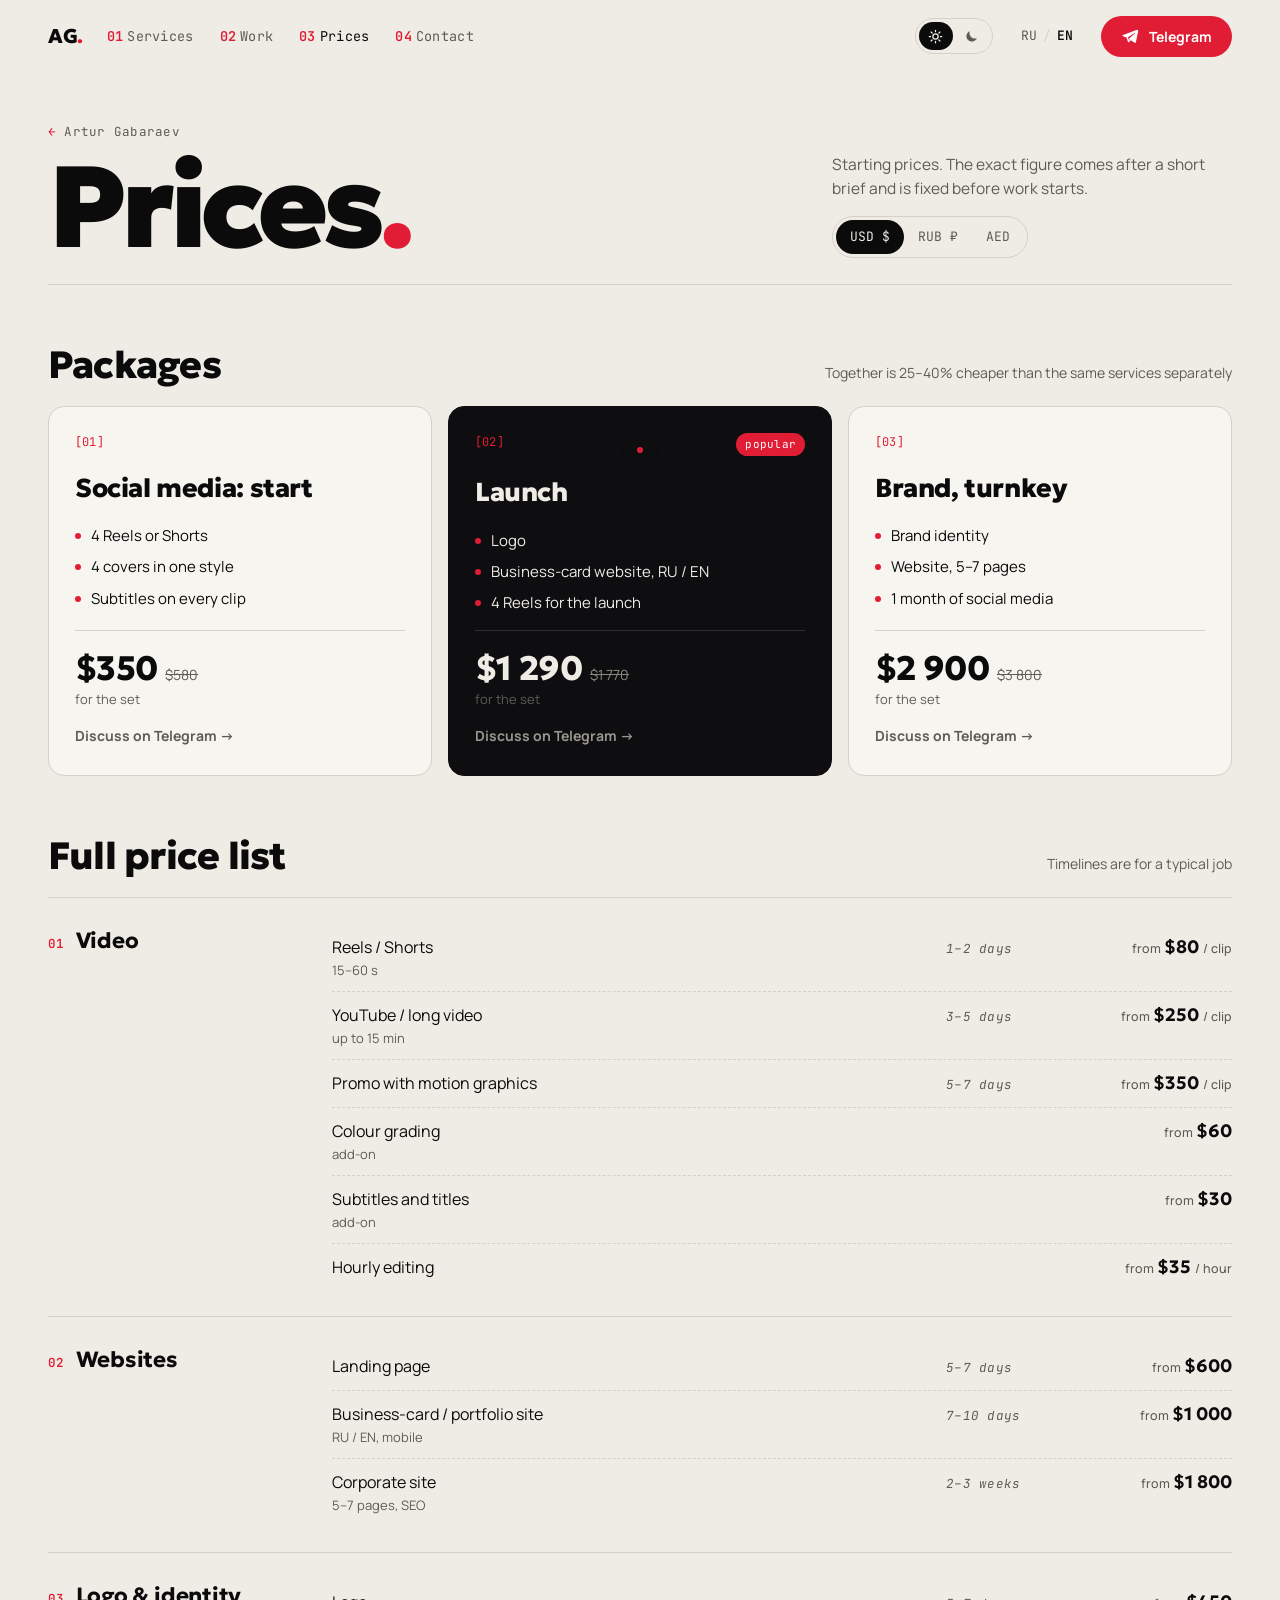
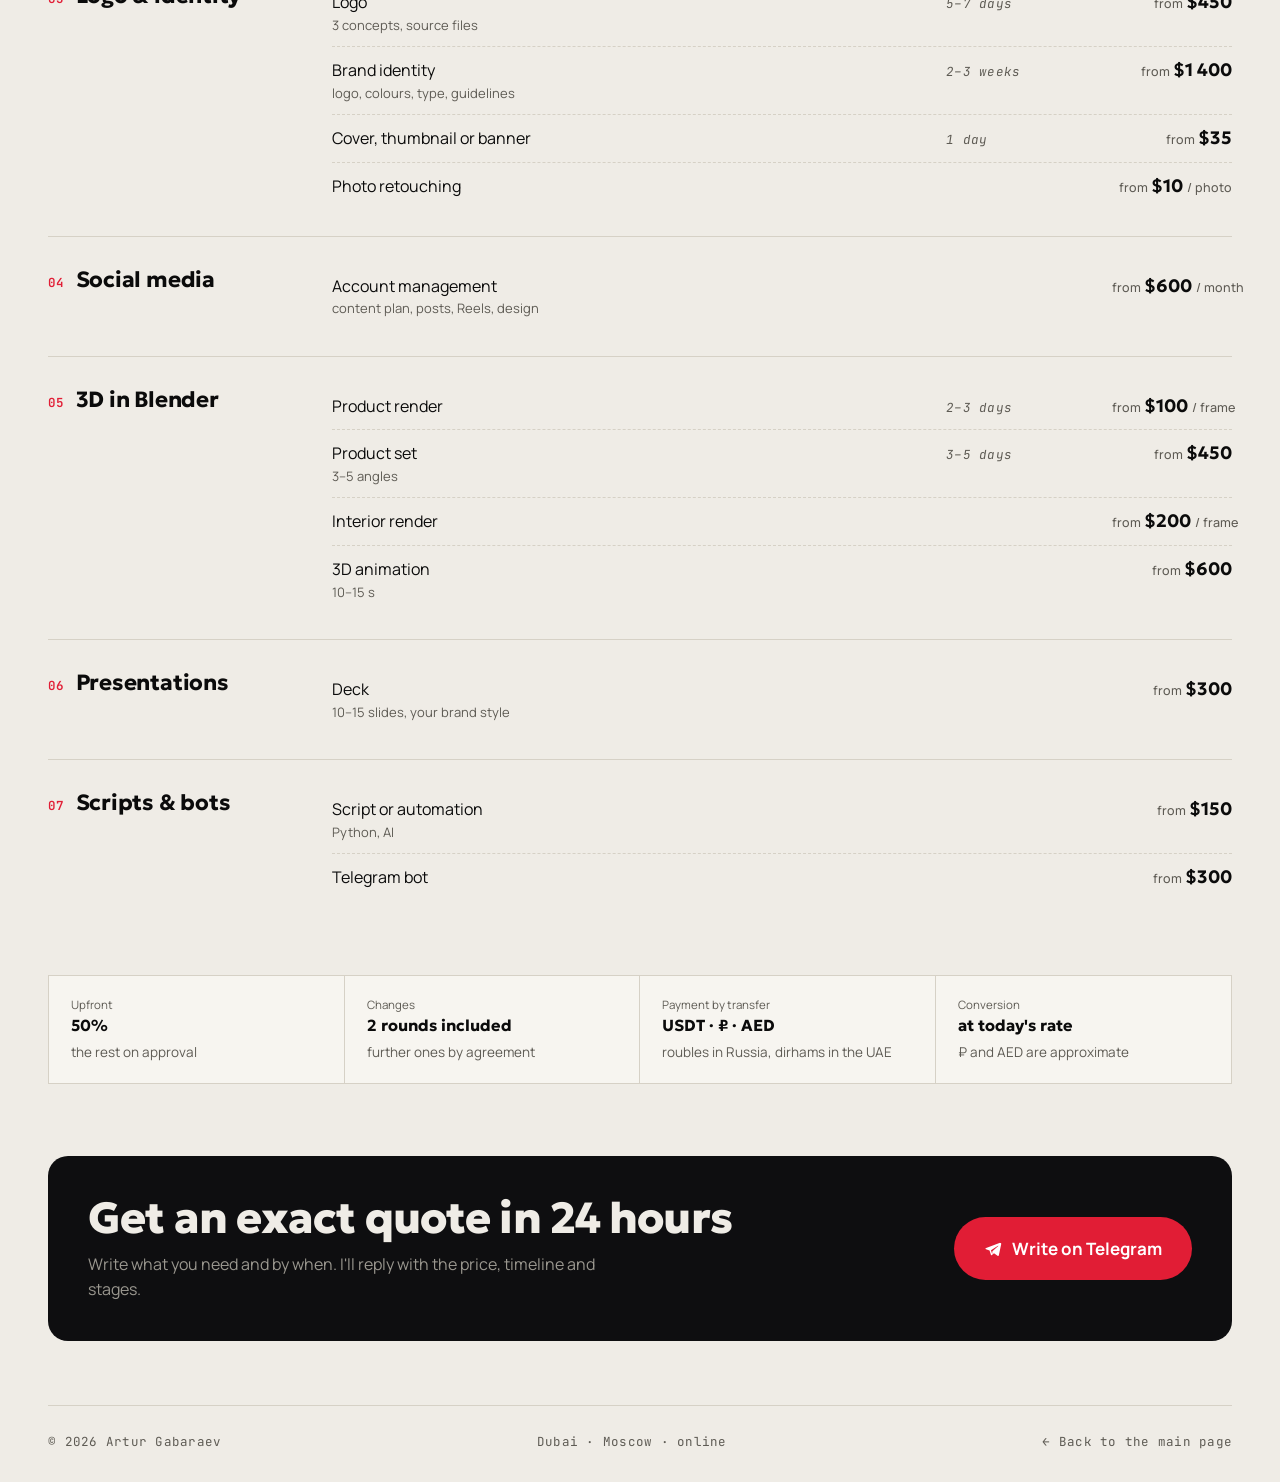
==== price.html @ db5e9b3d "New design: light/dark theme, price page, work examples, Telegram prefilled messages Co-Authored-By:" ====
<!doctype html>
<html lang="ru">
<head>
<meta charset="utf-8">
<meta name="viewport" content="width=device-width, initial-scale=1, viewport-fit=cover">
<title>Цены — Артур Габараев</title>
<meta name="description" content="Цены Артура Габараева: монтаж, сайты, логотипы, 3D, презентации, соцсети и боты. В долларах и рублях, пакеты со скидкой.">
<meta property="og:type" content="website">
<meta property="og:title" content="Цены — Артур Габараев">
<meta property="og:description" content="Монтаж от $80, сайт-визитка от $1 000, логотип от $450. Пакеты со скидкой около 25%.">
<meta property="og:image" content="https://turelat.github.io/assets/og.jpg">
<meta property="og:image:width" content="1200">
<meta property="og:image:height" content="630">
<meta name="twitter:card" content="summary_large_image">
<meta name="twitter:image" content="https://turelat.github.io/assets/og.jpg">
<link rel="preconnect" href="https://fonts.googleapis.com">
<link rel="preconnect" href="https://fonts.gstatic.com" crossorigin>
<link rel="stylesheet" href="https://fonts.googleapis.com/css2?family=Geologica:wght@300..900&family=JetBrains+Mono:wght@400;600&family=Manrope:wght@400..800&display=swap">
<link rel="stylesheet" href="assets/ag.css">
</head>
<body>
<script>try { var t = localStorage.getItem('ag-theme'); if (t === 'dark' || t === 'light') document.documentElement.dataset.theme = t; } catch (e) {} document.documentElement.dataset.titleRu = 'Цены — Артур Габараев'; document.documentElement.dataset.titleEn = 'Prices — Artur Gabaraev';</script>
<style>
.top { padding-top: calc(118px + env(safe-area-inset-top, 0px)); display: grid; grid-template-columns: minmax(0, 1fr) auto; gap: 32px; align-items: end; padding-bottom: 26px; border-bottom: 1px solid var(--line); }
.top .tag { font-size: 12.5px; color: var(--mut); }
.top .tag b { color: var(--red); font-weight: 600; margin-right: 8px; }
.top h1 { margin-top: 14px; font: 900 clamp(56px, 9vw, 132px)/.88 Geologica, sans-serif; letter-spacing: -.045em; }
.top h1 i { color: var(--red); font-style: normal; }
.top p { max-width: 400px; color: var(--mut); font-size: 15.5px; }
.cur-sw { display: inline-flex; margin-top: 16px; padding: 3px; border-radius: 99px; border: 1px solid var(--line); font-size: 13px; }
.cur-sw button { padding: 7px 14px; border-radius: 99px; color: var(--mut); transition: background-color .3s, color .3s; }
.cur-sw button[aria-pressed="true"] { background: var(--fg); color: var(--bg); }
@media (max-width: 760px) { .top { grid-template-columns: 1fr; } }

/* packages */
.h3row { display: flex; justify-content: space-between; align-items: baseline; gap: 16px; margin: 56px 0 18px; flex-wrap: wrap; }
.h3row h2 { font: 800 clamp(26px, 3vw, 38px) Geologica, sans-serif; letter-spacing: -.02em; }
.h3row span { color: var(--mut); font-size: 14px; }
.packs { display: grid; grid-template-columns: repeat(3, minmax(0, 1fr)); gap: 16px; }
.pack { border: 1px solid var(--line); border-radius: 16px; background: var(--cell); padding: 26px 26px 28px; display: flex; flex-direction: column; gap: 16px; position: relative; min-width: 0; }
.pack.hit { background: var(--stage); color: var(--stage-fg); border-color: var(--stage); }
.pack.hit .mut { color: #9A978F; }
:root[data-theme="dark"] .pack.hit { border-color: var(--red); }
@media (prefers-color-scheme: dark) { :root:not([data-theme="light"]) .pack.hit { border-color: var(--red); } }
.pack .n { font-size: 12px; color: var(--red); display: flex; justify-content: space-between; }
.pack .n em { font-style: normal; background: var(--red); color: var(--on-red); padding: 3px 9px; border-radius: 99px; font-size: 11px; }
.pack h3 { font-size: 26px; font-weight: 800; letter-spacing: -.015em; }
.pack ul { display: flex; flex-direction: column; gap: 8px; font-size: 15px; }
.pack li { display: flex; gap: 10px; }
.pack li::before { content: ''; flex: none; width: 6px; height: 6px; margin-top: 9px; border-radius: 50%; background: var(--red); }
.pack .price { margin-top: auto; padding-top: 16px; border-top: 1px solid var(--line); }
.pack.hit .price { border-top-color: #2C2C31; }
.pack .price b { font: 800 34px Geologica, sans-serif; letter-spacing: -.02em; }
.pack .price s { color: var(--mut); font-size: 14px; margin-left: 8px; }
.pack.hit .price s { color: #8A877F; }
.pack .price small { display: block; font-size: 13px; color: var(--mut); }
.mut { color: var(--mut); }
.pack .ask { font-weight: 700; font-size: 14px; color: var(--mut); transition: color .25s; }
.pack .ask:hover { color: var(--red); }
.pack.hit .ask { color: #9A978F; }
.pack.hit .ask:hover { color: #ff3b4e; }
@media (max-width: 960px) { .packs { grid-template-columns: 1fr; } }

/* list */
.cat { display: grid; grid-template-columns: 260px minmax(0, 1fr); gap: 24px; border-top: 1px solid var(--line); padding: 26px 0; }
.cat:last-of-type { border-bottom: 1px solid var(--line); }
.cat h3 { font-size: 22px; font-weight: 700; letter-spacing: -.01em; display: flex; gap: 12px; align-items: baseline; }
.cat h3 b { font: 600 12.5px 'JetBrains Mono', monospace; color: var(--red); }
.rows { display: flex; flex-direction: column; }
.r { display: grid; grid-template-columns: minmax(0, 1fr) 150px 120px; gap: 16px; align-items: baseline; padding: 11px 0; border-bottom: 1px dashed var(--line); }
.r:last-child { border-bottom: 0; }
.r span { font-size: 16px; }
.r span small { display: block; color: var(--mut); font-size: 13px; }
.r .t { font-size: 12.5px; color: var(--mut); }
.r .p { text-align: right; font: 700 18px Geologica, sans-serif; white-space: nowrap; }
.r .p small { font: 500 12.5px Manrope, sans-serif; color: var(--mut); }
@media (max-width: 860px) { .cat { grid-template-columns: 1fr; gap: 10px; } }
@media (max-width: 560px) { .r { grid-template-columns: minmax(0, 1fr) auto; } .r .t { grid-column: 1; grid-row: 2; } .r .p { grid-row: 1 / 3; grid-column: 2; } }

.notes { display: grid; grid-template-columns: repeat(4, minmax(0, 1fr)); border: 1px solid var(--line); margin-top: 48px; background: var(--cell); }
.notes div { padding: 20px 22px; border-right: 1px solid var(--line); min-width: 0; }
.notes div:last-child { border-right: 0; }
.notes small { display: block; font-size: 11.5px; color: var(--mut); }
.notes b { font: 700 16px Geologica, sans-serif; }
.notes p { font-size: 13.5px; color: var(--mut); margin-top: 4px; }
@media (max-width: 860px) { .notes { grid-template-columns: 1fr 1fr; } .notes div:nth-child(2) { border-right: 0; } .notes div:nth-child(-n+2) { border-bottom: 1px solid var(--line); } }
@media (max-width: 480px) { .notes { grid-template-columns: 1fr; } .notes div { border-right: 0 !important; border-bottom: 1px solid var(--line); } .notes div:last-child { border-bottom: 0; } }

.cta { margin-top: 72px; display: grid; grid-template-columns: minmax(0, 1fr) auto; gap: 32px; align-items: center; padding: 40px; border-radius: 20px; background: var(--stage); color: var(--stage-fg); }
.cta h2 { font: 800 clamp(28px, 3.4vw, 46px)/1.05 Geologica, sans-serif; letter-spacing: -.02em; }
.cta p { margin-top: 10px; color: #9A978F; max-width: 560px; }
.cta .pill { padding: 20px 30px; font-size: 17px; }
@media (max-width: 760px) { .cta { grid-template-columns: 1fr; padding: 28px 22px; } }
</style>

<header class="nav">
  <div class="wrap">
    <a class="logo" href="index.html" data-page="index.html" aria-label="На главную" data-en-label="Home">AG<i>.</i></a>
    <nav class="links mono" aria-label="Разделы" data-en-label="Sections">
      <a href="index.html#services"><b>01</b><span data-scramble data-en="Services">Услуги</span></a>
      <a href="index.html#works"><b>02</b><span data-scramble data-en="Work">Работы</span></a>
      <a href="#top" aria-current="page"><b>03</b><span data-scramble data-en="Prices">Цены</span></a>
      <a href="index.html#contact"><b>04</b><span data-scramble data-en="Contact">Контакты</span></a>
    </nav>
    <span class="sp"></span>
    <div class="theme" role="group" aria-label="Тема" data-en-label="Theme">
      <button type="button" data-theme-set="light" aria-label="Светлая тема" data-en-label="Light theme"><svg viewBox="0 0 24 24" fill="none" stroke="currentColor" stroke-width="2" stroke-linecap="round"><circle cx="12" cy="12" r="4.2"/><path d="M12 2v2.2M12 19.8V22M4.9 4.9l1.6 1.6M17.5 17.5l1.6 1.6M2 12h2.2M19.8 12H22M4.9 19.1l1.6-1.6M17.5 6.5l1.6-1.6"/></svg></button>
      <button type="button" data-theme-set="dark" aria-label="Тёмная тема" data-en-label="Dark theme"><svg viewBox="0 0 24 24" fill="currentColor"><path d="M20.5 14.6A8.6 8.6 0 0 1 9.4 3.5a8.6 8.6 0 1 0 11.1 11.1Z"/></svg></button>
    </div>
    <div class="lang mono"><button type="button" data-lang-set="ru">RU</button><span>/</span><button type="button" data-lang-set="en">EN</button></div>
    <a class="pill tg magnetic" href="https://t.me/turelat" data-tg target="_blank" rel="noopener" data-mag=".5"><svg viewBox="0 0 24 24" fill="currentColor"><path d="M21.4 3.6 2.9 10.8c-1.3.5-1.2 1.3-.2 1.6l4.7 1.5 1.8 5.6c.2.6.4.8.9.8.4 0 .6-.2.9-.5l2.3-2.2 4.8 3.5c.9.5 1.5.2 1.7-.8l3.1-14.7c.3-1.3-.5-1.9-1.5-1.5ZM9.3 13.6l9.3-5.9c.4-.3.8-.1.5.2l-7.9 7.2-.3 3.4-1.6-4.9Z"/></svg>Telegram</a>
    <button class="burger" id="burger" type="button" aria-expanded="false" aria-controls="mmenu" aria-label="Меню" data-en-label="Menu"><span></span><span></span></button>
  </div>
</header>

<div class="mmenu" id="mmenu" hidden>
  <a class="big" href="index.html#services"><b>01</b><span data-en="Services">Услуги</span></a>
  <a class="big" href="index.html#works"><b>02</b><span data-en="Work">Работы</span></a>
  <a class="big" href="#top"><b>03</b><span data-en="Prices">Цены</span></a>
  <a class="big" href="index.html#contact"><b>04</b><span data-en="Contact">Контакты</span></a>
  <div class="row">
    <a class="pill tg" href="https://t.me/turelat" data-tg target="_blank" rel="noopener">Telegram</a>
    <div class="lang mono"><button type="button" data-lang-set="ru">RU</button><span>/</span><button type="button" data-lang-set="en">EN</button></div>
  </div>
</div>

<main id="top" class="wrap">
  <section class="top">
    <div>
      <a class="tag mono" href="index.html" data-page="index.html"><b>←</b><span data-en="Artur Gabaraev">Артур Габараев</span></a>
      <h1 data-en="Prices<i>.</i>">Цены<i>.</i></h1>
    </div>
    <div>
      <p data-en="Starting prices. The exact figure comes after a short brief and is fixed before work starts.">Цены «от». Точную сумму назову после короткого брифа и зафиксирую до начала работы.</p>
      <div class="cur-sw mono" role="group" aria-label="Валюта" data-en-label="Currency">
        <button type="button" data-cur="usd" aria-pressed="true">USD $</button><button type="button" data-cur="rub" aria-pressed="false">RUB ₽</button><button type="button" data-cur="aed" aria-pressed="false">AED</button>
      </div>
    </div>
  </section>

  <div class="h3row"><h2 data-en="Packages">Пакеты</h2><span data-en="Together is 25–40% cheaper than the same services separately">Вместе — на 25–40% дешевле, чем те же услуги по отдельности</span></div>
  <div class="packs">
    <article class="pack rv" style="--d:0">
      <span class="n mono">[01]</span>
      <h3 data-en="Social media: start">Соцсети: старт</h3>
      <ul><li data-en="4 Reels or Shorts">4 Reels или Shorts</li><li data-en="4 covers in one style">4 обложки в одном стиле</li><li data-en="Subtitles on every clip">Субтитры на каждом ролике</li></ul>
      <div class="price"><b data-usd="350">$350</b><s data-usd="580">$580</s><small class="mut" data-en="for the set">за комплект</small></div>
      <a class="ask" href="https://t.me/turelat" data-tg data-tg-ru="Здравствуйте, Артур! Интересует пакет «Соцсети: старт»." data-tg-en="Hello Artur! I'm interested in the “Social media: start” package." target="_blank" rel="noopener"><span data-en="Discuss on Telegram">Обсудить в Telegram</span> →</a>
    </article>
    <article class="pack hit rv" style="--d:1">
      <span class="n mono">[02]<em data-en="popular">популярный</em></span>
      <h3 data-en="Launch">Запуск</h3>
      <ul><li data-en="Logo">Логотип</li><li data-en="Business-card website, RU / EN">Сайт-визитка, RU / EN</li><li data-en="4 Reels for the launch">4 Reels к запуску</li></ul>
      <div class="price"><b data-usd="1290">$1 290</b><s data-usd="1770">$1 770</s><small data-en="for the set">за комплект</small></div>
      <a class="ask" href="https://t.me/turelat" data-tg data-tg-ru="Здравствуйте, Артур! Интересует пакет «Запуск»." data-tg-en="Hello Artur! I'm interested in the “Launch” package." target="_blank" rel="noopener"><span data-en="Discuss on Telegram">Обсудить в Telegram</span> →</a>
    </article>
    <article class="pack rv" style="--d:2">
      <span class="n mono">[03]</span>
      <h3 data-en="Brand, turnkey">Бренд под ключ</h3>
      <ul><li data-en="Brand identity">Айдентика</li><li data-en="Website, 5–7 pages">Сайт на 5–7 страниц</li><li data-en="1 month of social media">1 месяц ведения соцсетей</li></ul>
      <div class="price"><b data-usd="2900">$2 900</b><s data-usd="3800">$3 800</s><small class="mut" data-en="for the set">за комплект</small></div>
      <a class="ask" href="https://t.me/turelat" data-tg data-tg-ru="Здравствуйте, Артур! Интересует пакет «Бренд под ключ»." data-tg-en="Hello Artur! I'm interested in the “Brand, turnkey” package." target="_blank" rel="noopener"><span data-en="Discuss on Telegram">Обсудить в Telegram</span> →</a>
    </article>
  </div>

  <div class="h3row"><h2 data-en="Full price list">Полный прайс</h2><span data-en="Timelines are for a typical job">Сроки — для типовой задачи</span></div>

  <div class="cat rv"><h3><b>01</b><span data-en="Video">Видео</span></h3><div class="rows">
    <div class="r"><span data-en="Reels / Shorts<small>15–60 s</small>">Reels / Shorts<small>15–60 сек</small></span><em class="t mono" data-en="1–2 days">1–2 дня</em><b class="p" data-usd="80" data-unit="clip"></b></div>
    <div class="r"><span data-en="YouTube / long video<small>up to 15 min</small>">YouTube / длинный ролик<small>до 15 мин</small></span><em class="t mono" data-en="3–5 days">3–5 дней</em><b class="p" data-usd="250" data-unit="clip"></b></div>
    <div class="r"><span data-en="Promo with motion graphics">Промо с моушен-графикой</span><em class="t mono" data-en="5–7 days">5–7 дней</em><b class="p" data-usd="350" data-unit="clip"></b></div>
    <div class="r"><span data-en="Colour grading<small>add-on</small>">Цветокоррекция<small>к ролику</small></span><em class="t mono"></em><b class="p" data-usd="60"></b></div>
    <div class="r"><span data-en="Subtitles and titles<small>add-on</small>">Субтитры и титры<small>к ролику</small></span><em class="t mono"></em><b class="p" data-usd="30"></b></div>
    <div class="r"><span data-en="Hourly editing">Почасовой монтаж</span><em class="t mono"></em><b class="p" data-usd="35" data-unit="hour"></b></div>
  </div></div>

  <div class="cat rv"><h3><b>02</b><span data-en="Websites">Сайты</span></h3><div class="rows">
    <div class="r"><span data-en="Landing page">Лендинг</span><em class="t mono" data-en="5–7 days">5–7 дней</em><b class="p" data-usd="600"></b></div>
    <div class="r"><span data-en="Business-card / portfolio site<small>RU / EN, mobile</small>">Сайт-визитка / портфолио<small>RU / EN, адаптив</small></span><em class="t mono" data-en="7–10 days">7–10 дней</em><b class="p" data-usd="1000"></b></div>
    <div class="r"><span data-en="Corporate site<small>5–7 pages, SEO</small>">Корпоративный сайт<small>5–7 страниц, SEO</small></span><em class="t mono" data-en="2–3 weeks">2–3 недели</em><b class="p" data-usd="1800"></b></div>
  </div></div>

  <div class="cat rv"><h3><b>03</b><span data-en="Logo &amp; identity">Логотип и айдентика</span></h3><div class="rows">
    <div class="r"><span data-en="Logo<small>3 concepts, source files</small>">Логотип<small>3 концепции, исходники</small></span><em class="t mono" data-en="5–7 days">5–7 дней</em><b class="p" data-usd="450"></b></div>
    <div class="r"><span data-en="Brand identity<small>logo, colours, type, guidelines</small>">Айдентика<small>логотип, цвета, шрифты, гайдлайн</small></span><em class="t mono" data-en="2–3 weeks">2–3 недели</em><b class="p" data-usd="1400"></b></div>
    <div class="r"><span data-en="Cover, thumbnail or banner">Обложка, превью или баннер</span><em class="t mono" data-en="1 day">1 день</em><b class="p" data-usd="35"></b></div>
    <div class="r"><span data-en="Photo retouching">Ретушь фото</span><em class="t mono"></em><b class="p" data-usd="10" data-unit="photo"></b></div>
  </div></div>

  <div class="cat rv"><h3><b>04</b><span data-en="Social media">Соцсети</span></h3><div class="rows">
    <div class="r"><span data-en="Account management<small>content plan, posts, Reels, design</small>">Ведение аккаунта<small>контент-план, посты, Reels, оформление</small></span><em class="t mono"></em><b class="p" data-usd="600" data-unit="month"></b></div>
  </div></div>

  <div class="cat rv"><h3><b>05</b><span data-en="3D in Blender">3D в Blender</span></h3><div class="rows">
    <div class="r"><span data-en="Product render">Предметный рендер</span><em class="t mono" data-en="2–3 days">2–3 дня</em><b class="p" data-usd="100" data-unit="frame"></b></div>
    <div class="r"><span data-en="Product set<small>3–5 angles</small>">Комплект для товара<small>3–5 ракурсов</small></span><em class="t mono" data-en="3–5 days">3–5 дней</em><b class="p" data-usd="450"></b></div>
    <div class="r"><span data-en="Interior render">Интерьерный рендер</span><em class="t mono"></em><b class="p" data-usd="200" data-unit="frame"></b></div>
    <div class="r"><span data-en="3D animation<small>10–15 s</small>">3D-анимация<small>10–15 сек</small></span><em class="t mono"></em><b class="p" data-usd="600"></b></div>
  </div></div>

  <div class="cat rv"><h3><b>06</b><span data-en="Presentations">Презентации</span></h3><div class="rows">
    <div class="r"><span data-en="Deck<small>10–15 slides, your brand style</small>">Презентация<small>10–15 слайдов, в фирменном стиле</small></span><em class="t mono"></em><b class="p" data-usd="300"></b></div>
  </div></div>

  <div class="cat rv"><h3><b>07</b><span data-en="Scripts &amp; bots">Скрипты и боты</span></h3><div class="rows">
    <div class="r"><span data-en="Script or automation<small>Python, AI</small>">Скрипт или автоматизация<small>Python, AI</small></span><em class="t mono"></em><b class="p" data-usd="150"></b></div>
    <div class="r"><span data-en="Telegram bot">Telegram-бот</span><em class="t mono"></em><b class="p" data-usd="300"></b></div>
  </div></div>

  <div class="notes">
    <div><small data-en="Upfront">Предоплата</small><b>50%</b><p data-en="the rest on approval">остаток — после приёмки</p></div>
    <div><small data-en="Changes">Правки</small><b data-en="2 rounds included">2 круга включены</b><p data-en="further ones by agreement">дальше — по договорённости</p></div>
    <div><small data-en="Payment by transfer">Оплата переводом</small><b>USDT · ₽ · AED</b><p data-en="roubles in Russia, dirhams in the UAE">рубли в России, дирхамы в ОАЭ</p></div>
    <div><small data-en="Conversion">Пересчёт</small><b data-en="at today's rate">по курсу дня</b><p data-en="₽ and AED are approximate">₽ и AED — ориентировочно</p></div>
  </div>

  <section class="cta" id="contact">
    <div><h2 data-en="Get an exact quote in 24 hours">Точная цена — за 24 часа</h2><p data-en="Write what you need and by when. I'll reply with the price, timeline and stages.">Напишите, что нужно и к какому сроку. Отвечу с ценой, сроком и этапами.</p></div>
    <a class="pill tg magnetic" href="https://t.me/turelat" data-tg data-tg-ru="Здравствуйте, Артур! Хочу рассчитать стоимость проекта." data-tg-en="Hello Artur! I'd like a quote for a project." target="_blank" rel="noopener" data-mag=".5"><svg viewBox="0 0 24 24" fill="currentColor"><path d="M21.4 3.6 2.9 10.8c-1.3.5-1.2 1.3-.2 1.6l4.7 1.5 1.8 5.6c.2.6.4.8.9.8.4 0 .6-.2.9-.5l2.3-2.2 4.8 3.5c.9.5 1.5.2 1.7-.8l3.1-14.7c.3-1.3-.5-1.9-1.5-1.5ZM9.3 13.6l9.3-5.9c.4-.3.8-.1.5.2l-7.9 7.2-.3 3.4-1.6-4.9Z"/></svg><span data-en="Write on Telegram">Написать в Telegram</span></a>
  </section>

  <footer class="foot mono"><span data-en="© 2026 Artur Gabaraev">© 2026 Артур Габараев</span><span data-en="Dubai · Moscow · online">Дубай · Москва · онлайн</span><a href="index.html" data-page="index.html" data-en="← Back to the main page">← На главную</a></footer>
</main>

<div class="mbar" id="mbar"><a class="pill tg" href="https://t.me/turelat" data-tg target="_blank" rel="noopener" data-en="Message me on Telegram">Написать в Telegram</a></div>
<div class="toast" id="toast" role="status"></div>
<div class="cur" aria-hidden="true"></div><div class="ring" aria-hidden="true"><i></i><b></b></div>

<script src="assets/ag.js"></script>
<script>
(() => {
  const { $$ } = AG;
  // Prices are kept in dollars; roubles and dirhams are worked out at fixed approximate rates and rounded.
  const RATE = { usd: 1, rub: 81.93, aed: 3.6725 };
  const UNIT = { ru: { clip: '/ ролик', hour: '/ час', photo: '/ фото', month: '/ мес', frame: '/ кадр' }, en: { clip: '/ clip', hour: '/ hour', photo: '/ photo', month: '/ month', frame: '/ frame' } };
  let cur = 'usd';
  try { const c = localStorage.getItem('ag-cur'); if (RATE[c]) cur = c; } catch (e) {}
  const nbsp = n => n.toLocaleString('ru-RU').replace(/\s/g, ' ');
  function money(usd) {
    if (cur === 'usd') return '$' + nbsp(usd);
    const v = usd * RATE[cur], step = cur === 'rub' ? (v >= 10000 ? 500 : 100) : (v >= 1000 ? 50 : 5);
    const r = Math.round(v / step) * step;
    return cur === 'rub' ? nbsp(r) + ' ₽' : nbsp(r) + ' AED';
  }
  function render() {
    const l = AG.lang(), from = l === 'en' ? 'from ' : 'от ';
    $$('[data-cur]').forEach(b => b.setAttribute('aria-pressed', b.dataset.cur === cur));
    $$('.r .p').forEach(el => { const u = el.dataset.unit; el.innerHTML = '<small>' + from + '</small>' + money(+el.dataset.usd) + (u ? ' <small>' + UNIT[l][u] + '</small>' : ''); });
    $$('.pack [data-usd]').forEach(el => el.textContent = money(+el.dataset.usd));
  }
  $$('[data-cur]').forEach(b => b.addEventListener('click', () => { cur = b.dataset.cur; try { localStorage.setItem('ag-cur', cur); } catch (e) {} render(); }));
  AG.onLang(render);
  AG.init();
})();
</script>
</body>
</html>
---- assets/ag.css ----
/* Shared look for the main page and the price page: warm paper / graphite, one red accent,
   Geologica headings, JetBrains Mono for labels and numbers, Manrope for text. */
:root {
  --bg: #EFECE6; --fg: #0B0B0B; --mut: #5E5B54; --line: #D6D1C6; --cell: #F7F5F0; --cell2: #E6E2DA;
  --red: #E11D35; --red-ink: #C8102A; --on-red: #fff; --shadow: 0 30px 60px -30px rgba(40,30,20,.35);
  --stage: #0E0E10; --stage-fg: #EFECE6;
  --gut: max(20px, env(safe-area-inset-left, 0px)); --gut-r: max(20px, env(safe-area-inset-right, 0px));
  --ease: cubic-bezier(.2,.8,.2,1);
  color-scheme: light;
}
@media (prefers-color-scheme: dark) { :root:not([data-theme="light"]) {
  --bg: #111113; --fg: #EFECE6; --mut: #9A978F; --line: #2C2C31; --cell: #18181B; --cell2: #202024;
  --red: #FF2E47; --red-ink: #FF4D62; --on-red: #fff; --shadow: 0 30px 60px -30px rgba(0,0,0,.8); --stage: #0A0A0B; color-scheme: dark; } }
:root[data-theme="dark"] {
  --bg: #111113; --fg: #EFECE6; --mut: #9A978F; --line: #2C2C31; --cell: #18181B; --cell2: #202024;
  --red: #FF2E47; --red-ink: #FF4D62; --on-red: #fff; --shadow: 0 30px 60px -30px rgba(0,0,0,.8); --stage: #0A0A0B; color-scheme: dark; }

* { box-sizing: border-box; }
html { scroll-behavior: smooth; -webkit-text-size-adjust: 100%; }
body { margin: 0; background: var(--bg); color: var(--fg); font: 400 16px/1.55 Manrope, system-ui, sans-serif; overflow-x: hidden; transition: background-color .5s var(--ease), color .5s var(--ease); }
h1, h2, h3, h4, p, ul, ol, dl, dd, figure { margin: 0; padding: 0; }
ul, ol { list-style: none; }
a { color: inherit; text-decoration: none; }
button { font: inherit; color: inherit; background: none; border: 0; padding: 0; cursor: pointer; }
img, video { display: block; max-width: 100%; }
[hidden] { display: none !important; }
::selection { background: var(--red); color: var(--on-red); }
.mono { font-family: 'JetBrains Mono', ui-monospace, monospace; letter-spacing: .02em; }
.wrap { max-width: 1440px; margin: 0 auto; padding-left: var(--gut); padding-right: var(--gut); }
@media (min-width: 900px) { :root { --gut: max(48px, env(safe-area-inset-left, 0px)); --gut-r: max(48px, env(safe-area-inset-right, 0px)); } .wrap { padding-right: var(--gut-r); } }
.wrap { padding-right: var(--gut-r); }
h1, h2, h3 { font-family: Geologica, Manrope, sans-serif; text-wrap: balance; }
.red { color: var(--red); }

/* ---------- nav ---------- */
.nav { position: fixed; z-index: 50; left: 0; right: 0; top: 0; padding-top: env(safe-area-inset-top, 0px); transition: transform .5s var(--ease), background-color .4s, border-color .4s; border-bottom: 1px solid transparent; }
.nav.solid { background: color-mix(in srgb, var(--bg) 82%, transparent); backdrop-filter: blur(14px); -webkit-backdrop-filter: blur(14px); border-bottom-color: var(--line); }
.nav.away { transform: translateY(-110%); }
.nav .wrap { display: flex; align-items: center; gap: 24px; height: 72px; }
.logo { font: 800 20px Geologica, sans-serif; letter-spacing: -.02em; }
.logo i { font-style: normal; color: var(--red); }
.links { display: flex; gap: 26px; font-size: 13.5px; color: var(--mut); }
.links a { transition: color .25s; }
.links a:hover, .links a[aria-current] { color: var(--fg); }
.links b { color: var(--red); font-weight: 600; margin-right: 4px; }
.sp { flex: 1; }
.theme { display: flex; gap: 2px; padding: 3px; border-radius: 99px; border: 1px solid var(--line); }
.theme button { width: 34px; height: 28px; border-radius: 99px; display: grid; place-items: center; color: var(--mut); transition: background-color .3s, color .3s; }
.theme button svg { width: 15px; height: 15px; }
.theme button[aria-pressed="true"] { background: var(--fg); color: var(--bg); }
.lang { display: flex; align-items: center; gap: 2px; font-size: 13px; }
.lang button { padding: 6px 4px; color: var(--mut); transition: color .25s; }
.lang button[aria-pressed="true"] { color: var(--fg); font-weight: 600; }
.lang span { color: var(--line); }
.pill { display: inline-flex; align-items: center; justify-content: center; gap: 10px; padding: 14px 24px; border-radius: 99px; font: 700 15px Manrope, sans-serif; white-space: nowrap; transition: background-color .3s, color .3s, border-color .3s; }
.pill svg { width: 18px; height: 18px; flex: none; }
.pill.tg { background: var(--red); color: var(--on-red); }
.pill.tg:hover { background: var(--fg); color: var(--bg); }
.pill.p1 { background: var(--fg); color: var(--bg); }
.pill.p1:hover { background: var(--red); color: var(--on-red); }
.pill.p2 { box-shadow: inset 0 0 0 1.5px var(--fg); }
.pill.p2:hover { background: var(--fg); color: var(--bg); }
.nav .pill { padding: 11px 20px; font-size: 14px; }
.burger { display: none; width: 44px; height: 44px; border-radius: 50%; border: 1px solid var(--line); position: relative; }
.burger span { position: absolute; left: 13px; right: 13px; height: 1.5px; background: var(--fg); transition: transform .4s var(--ease), top .4s var(--ease); }
.burger span:first-child { top: 17px; } .burger span:last-child { top: 25px; }
.burger[aria-expanded="true"] span:first-child { top: 21px; transform: rotate(45deg); }
.burger[aria-expanded="true"] span:last-child { top: 21px; transform: rotate(-45deg); }
.mmenu { position: fixed; inset: 0; z-index: 45; background: var(--bg); padding: calc(96px + env(safe-area-inset-top, 0px)) var(--gut-r) calc(32px + env(safe-area-inset-bottom, 0px)) var(--gut); display: flex; flex-direction: column; gap: 6px; clip-path: inset(0 0 100% 0); transition: clip-path .6s var(--ease); }
.mmenu.open { clip-path: inset(0 0 0 0); }
.mmenu a.big { font: 800 40px/1.15 Geologica, sans-serif; letter-spacing: -.02em; display: flex; gap: 14px; align-items: baseline; }
.mmenu a.big b { font: 600 13px 'JetBrains Mono', monospace; color: var(--red); }
.mmenu .row { margin-top: auto; display: flex; gap: 14px; align-items: center; flex-wrap: wrap; }

@media (max-width: 1080px) { .links { display: none; } }
@media (max-width: 720px) {
  .nav .wrap { height: 64px; gap: 10px; }
  .nav .pill.tg, .nav .lang { display: none; }
  .burger { display: block; }
}

/* ---------- sections ---------- */
.sec { padding-top: clamp(80px, 11vw, 150px); }
.sec-hd { display: grid; grid-template-columns: 1fr auto; align-items: end; gap: 24px; padding-bottom: 22px; border-bottom: 1px solid var(--line); margin-bottom: 0; }
.sec-hd .tag { font-size: 12.5px; color: var(--mut); margin-bottom: 14px; display: block; }
.sec-hd .tag b { color: var(--red); font-weight: 600; margin-right: 8px; }
.sec-hd h2 { font-weight: 800; font-size: clamp(34px, 5vw, 64px); line-height: 1; letter-spacing: -.03em; }
.sec-hd p { max-width: 380px; color: var(--mut); font-size: 15px; }
.sec-hd .more { font-weight: 700; font-size: 15px; display: inline-flex; gap: 8px; align-items: center; }
.sec-hd .more span { color: var(--red); transition: transform .3s var(--ease); }
.sec-hd .more:hover span { transform: translateX(4px); }
@media (max-width: 720px) { .sec-hd { grid-template-columns: 1fr; } }

/* ---------- footer ---------- */
.foot { margin-top: 64px; padding: 26px 0 calc(30px + env(safe-area-inset-bottom, 0px)); border-top: 1px solid var(--line); display: flex; justify-content: space-between; gap: 16px; flex-wrap: wrap; font-size: 12.5px; color: var(--mut); }

/* ---------- cursor ---------- */
.cur, .ring { position: fixed; left: 0; top: 0; z-index: 100; pointer-events: none; display: none; }
.has-cursor .cur, .has-cursor .ring { display: block; }
.has-cursor, .has-cursor a, .has-cursor button, .has-cursor summary, .has-cursor input { cursor: none; }
.cur { width: 6px; height: 6px; margin: -3px 0 0 -3px; border-radius: 50%; background: var(--red); }
.ring > i { position: absolute; left: -18px; top: -18px; width: 36px; height: 36px; border-radius: 50%; box-shadow: inset 0 0 0 1px var(--fg); opacity: .35; transition: transform .35s var(--ease), opacity .3s, background-color .3s, box-shadow .3s; }
.ring.hover > i { transform: scale(1.6); opacity: .9; box-shadow: inset 0 0 0 1px var(--red); }
.ring.label > i { transform: scale(2.4); opacity: 1; background: var(--red); box-shadow: none; }
.ring b { position: absolute; left: 0; top: 0; transform: translate(-50%, -50%); font: 700 11px Manrope, sans-serif; color: var(--on-red); white-space: nowrap; opacity: 0; transition: opacity .2s; }
.ring.label b { opacity: 1; }
.ring.hide { opacity: 0; }

/* ---------- toast, sticky bar ---------- */
.toast { position: fixed; z-index: 90; left: 50%; bottom: calc(28px + env(safe-area-inset-bottom, 0px)); transform: translate(-50%, 20px); padding: 12px 20px; border-radius: 99px; background: var(--fg); color: var(--bg); font-weight: 700; font-size: 14px; opacity: 0; pointer-events: none; transition: opacity .3s, transform .4s var(--ease); }
.toast.on { opacity: 1; transform: translate(-50%, 0); }
.mbar { display: none; }
@media (max-width: 720px) {
  .mbar { display: flex; position: fixed; z-index: 40; left: var(--gut); right: var(--gut-r); bottom: calc(14px + env(safe-area-inset-bottom, 0px)); transform: translateY(140%); transition: transform .5s var(--ease); }
  .mbar.show { transform: none; }
  .mbar .pill { flex: 1; box-shadow: 0 12px 30px -10px rgba(0,0,0,.45); }
}

/* ---------- reveal ---------- */
.rv-on .rv { opacity: 0; transform: translateY(28px); transition: opacity .9s var(--ease), transform .9s var(--ease); transition-delay: calc(var(--d, 0) * 70ms); }
.rv-on .rv.in { opacity: 1; transform: none; }
.rv-on .rv-line { clip-path: inset(0 100% 0 0); transition: clip-path 1.2s var(--ease); }
.rv-on .rv-line.in { clip-path: inset(0 0 0 0); }
@media (prefers-reduced-motion: reduce) { *, *::before, *::after { animation-duration: .01ms !important; transition-duration: .01ms !important; } html { scroll-behavior: auto; } }
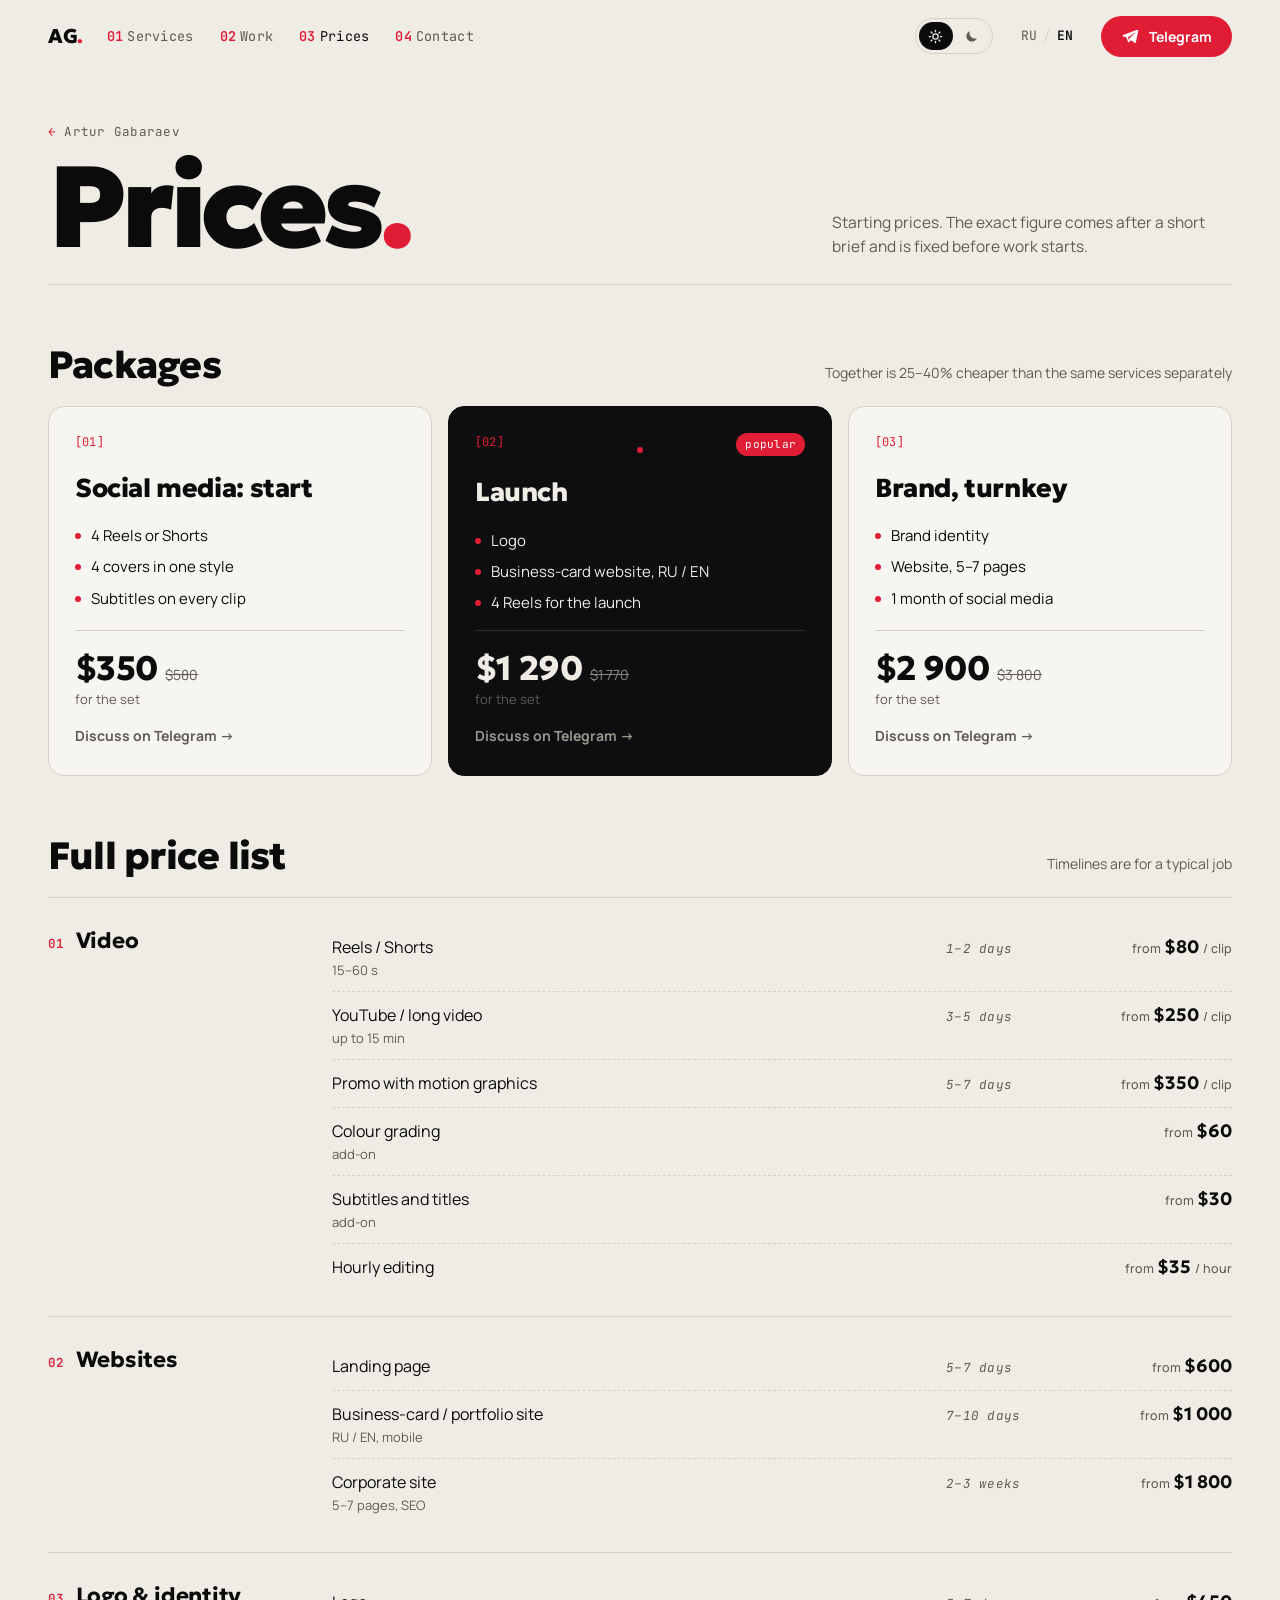
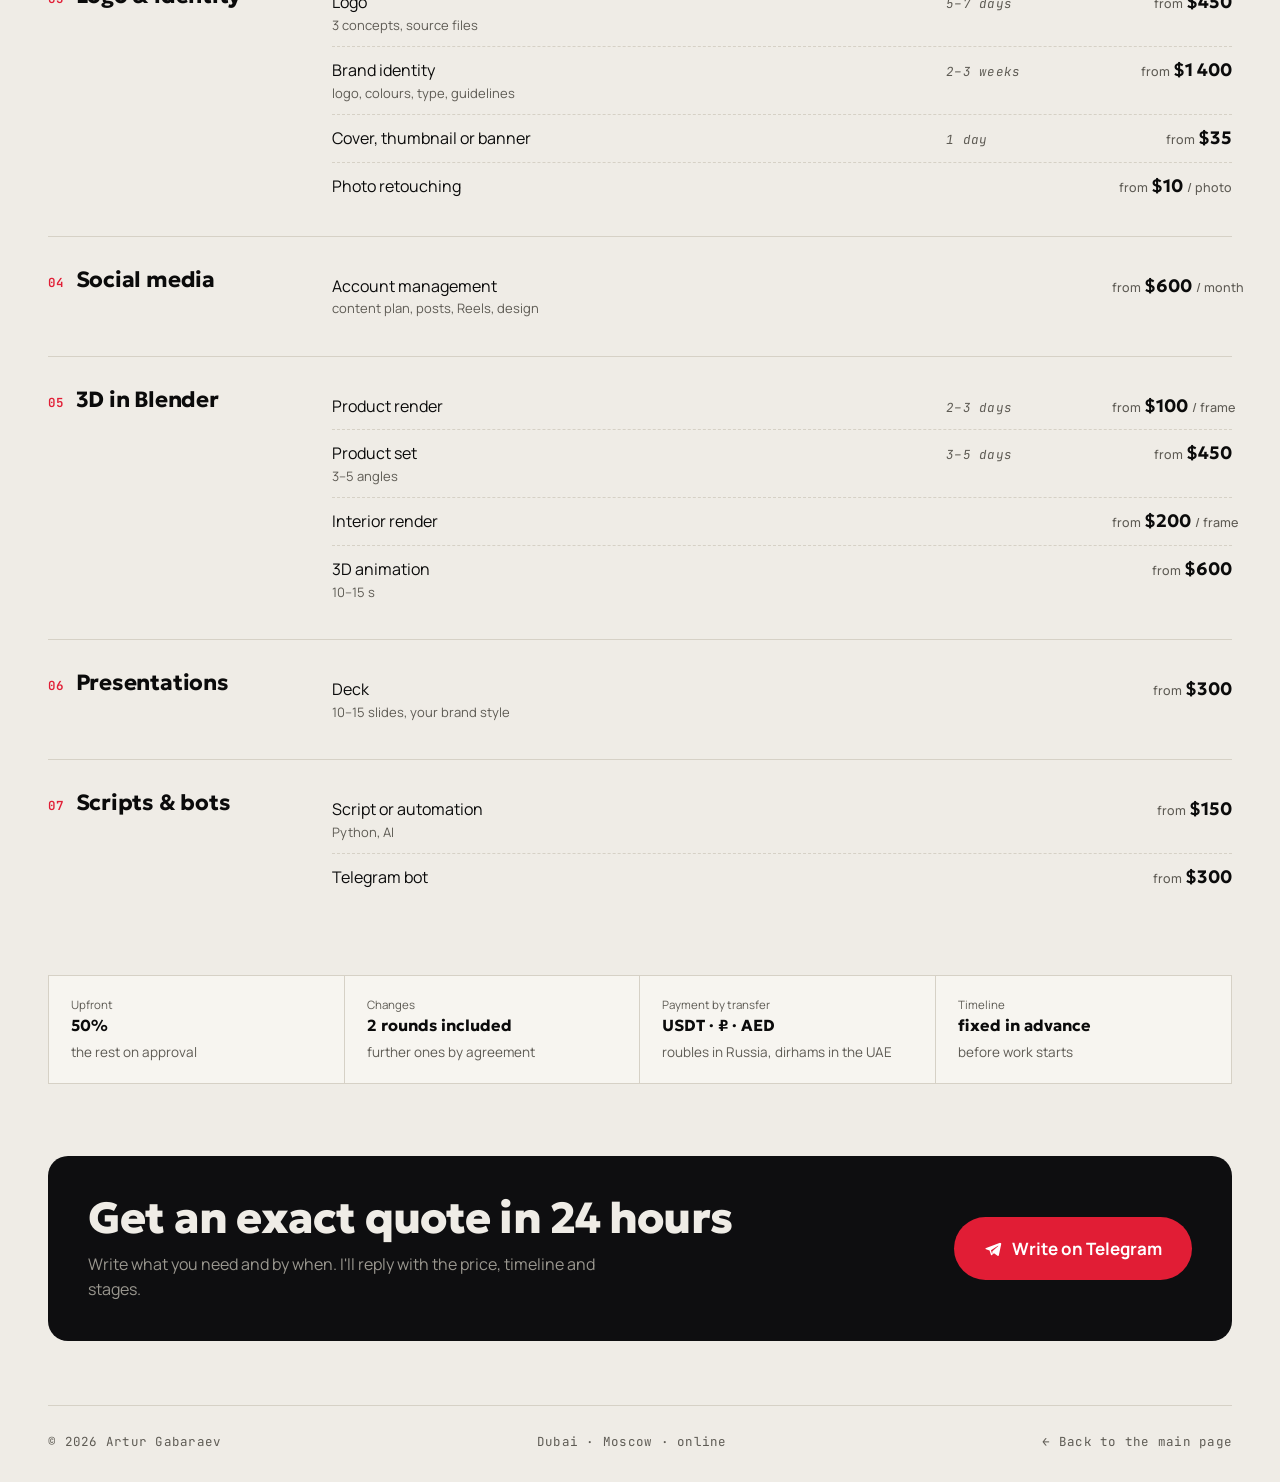
==== commit 595d6f7e: "Russian page shows rouble prices, English page dollars Co-Authored-By: Claude Opus 5.5 <noreply@anth" ====
--- a/price.html
+++ b/price.html
@@ -132,9 +132,6 @@
     </div>
     <div>
       <p data-en="Starting prices. The exact figure comes after a short brief and is fixed before work starts.">Цены «от». Точную сумму назову после короткого брифа и зафиксирую до начала работы.</p>
-      <div class="cur-sw mono" role="group" aria-label="Валюта" data-en-label="Currency">
-        <button type="button" data-cur="usd" aria-pressed="true">USD $</button><button type="button" data-cur="rub" aria-pressed="false">RUB ₽</button><button type="button" data-cur="aed" aria-pressed="false">AED</button>
-      </div>
     </div>
   </section>
 
@@ -211,7 +208,7 @@
     <div><small data-en="Upfront">Предоплата</small><b>50%</b><p data-en="the rest on approval">остаток — после приёмки</p></div>
     <div><small data-en="Changes">Правки</small><b data-en="2 rounds included">2 круга включены</b><p data-en="further ones by agreement">дальше — по договорённости</p></div>
     <div><small data-en="Payment by transfer">Оплата переводом</small><b>USDT · ₽ · AED</b><p data-en="roubles in Russia, dirhams in the UAE">рубли в России, дирхамы в ОАЭ</p></div>
-    <div><small data-en="Conversion">Пересчёт</small><b data-en="at today's rate">по курсу дня</b><p data-en="₽ and AED are approximate">₽ и AED — ориентировочно</p></div>
+    <div><small data-en="Timeline">Сроки</small><b data-en="fixed in advance">фиксируем заранее</b><p data-en="before work starts">до начала работы</p></div>
   </div>
 
   <section class="cta" id="contact">
@@ -230,25 +227,16 @@
 <script>
 (() => {
   const { $$ } = AG;
-  // Prices are kept in dollars; roubles and dirhams are worked out at fixed approximate rates and rounded.
-  const RATE = { usd: 1, rub: 81.93, aed: 3.6725 };
+  // Prices are kept in dollars for the English page; the Russian page shows its own rounded rouble prices.
+  const RUB = { 10: 800, 30: 2500, 35: 2900, 60: 5000, 80: 6500, 100: 8000, 150: 12000, 200: 16000, 250: 20000, 300: 25000, 350: 29000, 450: 37000, 580: 48000, 600: 49000, 1000: 82000, 1290: 105000, 1400: 115000, 1770: 145000, 1800: 149000, 2900: 239000, 3800: 310000 };
   const UNIT = { ru: { clip: '/ ролик', hour: '/ час', photo: '/ фото', month: '/ мес', frame: '/ кадр' }, en: { clip: '/ clip', hour: '/ hour', photo: '/ photo', month: '/ month', frame: '/ frame' } };
-  let cur = 'usd';
-  try { const c = localStorage.getItem('ag-cur'); if (RATE[c]) cur = c; } catch (e) {}
-  const nbsp = n => n.toLocaleString('ru-RU').replace(/\s/g, ' ');
-  function money(usd) {
-    if (cur === 'usd') return '$' + nbsp(usd);
-    const v = usd * RATE[cur], step = cur === 'rub' ? (v >= 10000 ? 500 : 100) : (v >= 1000 ? 50 : 5);
-    const r = Math.round(v / step) * step;
-    return cur === 'rub' ? nbsp(r) + ' ₽' : nbsp(r) + ' AED';
-  }
+  const nb = n => n.toLocaleString('ru-RU').replace(/\s/g, ' ');
+  const money = (usd, l) => l === 'en' ? '$' + nb(usd) : nb(RUB[usd] || Math.round(usd * 82 / 500) * 500) + ' ₽';
   function render() {
     const l = AG.lang(), from = l === 'en' ? 'from ' : 'от ';
-    $$('[data-cur]').forEach(b => b.setAttribute('aria-pressed', b.dataset.cur === cur));
-    $$('.r .p').forEach(el => { const u = el.dataset.unit; el.innerHTML = '<small>' + from + '</small>' + money(+el.dataset.usd) + (u ? ' <small>' + UNIT[l][u] + '</small>' : ''); });
-    $$('.pack [data-usd]').forEach(el => el.textContent = money(+el.dataset.usd));
+    $$('.r .p').forEach(el => { const u = el.dataset.unit; el.innerHTML = '<small>' + from + '</small>' + money(+el.dataset.usd, l) + (u ? ' <small>' + UNIT[l][u] + '</small>' : ''); });
+    $$('.pack [data-usd]').forEach(el => el.textContent = money(+el.dataset.usd, l));
   }
-  $$('[data-cur]').forEach(b => b.addEventListener('click', () => { cur = b.dataset.cur; try { localStorage.setItem('ag-cur', cur); } catch (e) {} render(); }));
   AG.onLang(render);
   AG.init();
 })();
